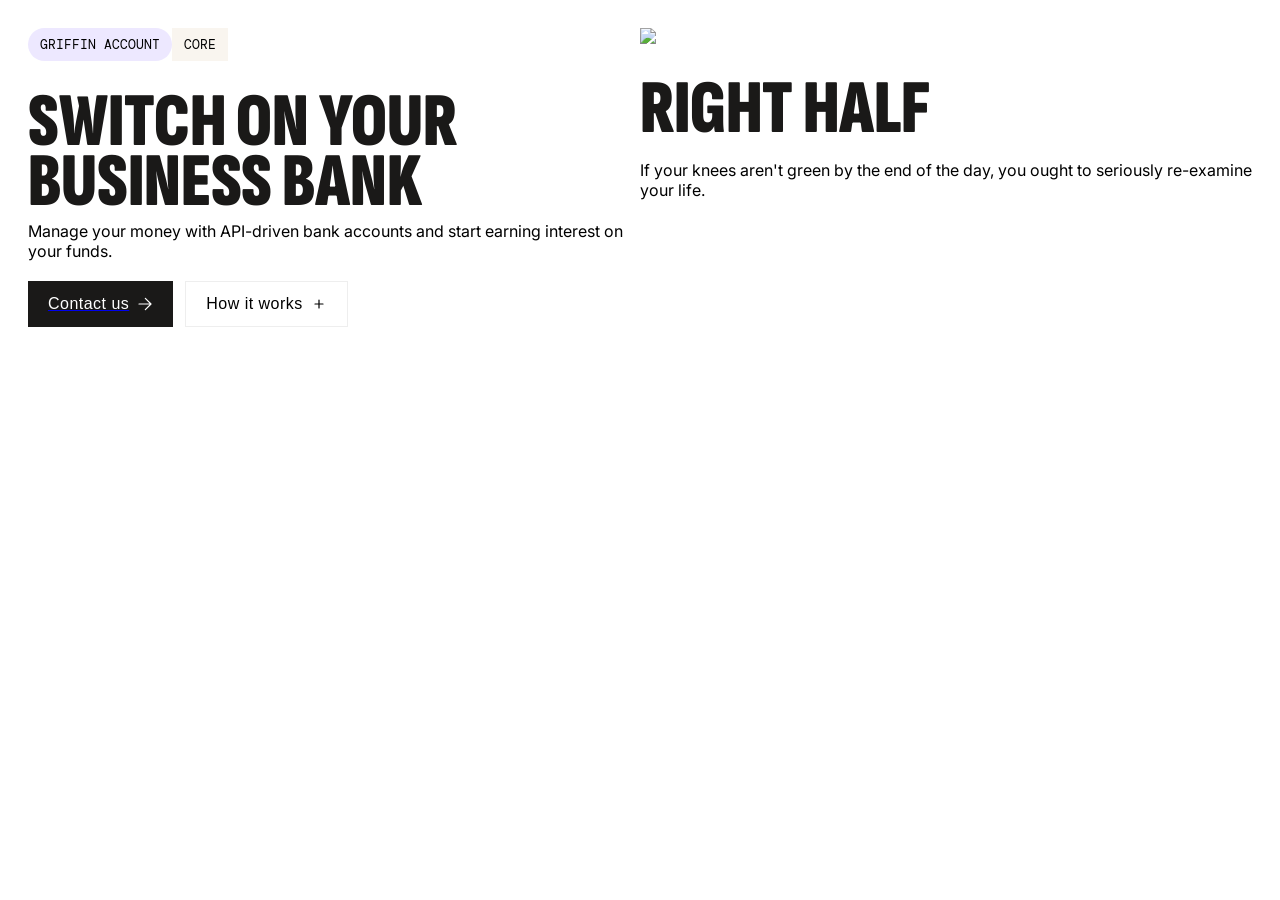
==== index.html @ 7666f9df "Fix: rename Index.html to index.html" ====
<!DOCTYPE html>
<html>
<header>
    <!-- Comment -->
    <link rel="stylesheet" href="stylesheet.css">
    <!-- Title of website -->
    <title>Sleepy Matresses Business</title>
    <!-- Link fonts -->
    <link rel="preconnect" href="https://fonts.googleapis.com">
    <link rel="preconnect" href="https://fonts.gstatic.com" crossorigin>
    <link
        href="https://fonts.googleapis.com/css2?family=DM+Mono:wght@400;500&family=Instrument+Serif:ital@0;1&family=Inter:ital,opsz@0,14..32;1,14..32&family=Sofia+Sans+Extra+Condensed:ital,wght@0,900;1,900&display=swap"
        rel="stylesheet">

</header>

<body>
    <div class="container">
        <div class="column">
            <div class="item">
                <div class="pill-bar">
                    <button class="pill-1" type="button">Griffin account</button>
                    <button class="pill-2" type="button">Core</button>
                </div>
                <div class="text-hero">
                    <h1 class="hero">Switch on your </br> business bank</h1>
                    <p class="text">Manage your money with API-driven bank accounts and start earning interest on your
                        funds.
                    </p>
                    <div class="button-bar">
                        <a href="contact.html">
                            <button class="primary-button button" type="button" href="">Contact us


                                <?xml version="1.0" encoding="UTF-8"?><svg width="16px" height="16px"
                                    viewBox="0 0 24 24" stroke-width="1.8" fill="none"
                                    xmlns="http://www.w3.org/2000/svg" color="#fff">
                                    <path d="M3 12L21 12M21 12L12.5 3.5M21 12L12.5 20.5" stroke="#fff"
                                        stroke-width="1.8" stroke-linecap="round" stroke-linejoin="round"></path>
                                </svg>
                            </button>
                        </a>
                        <button class="secondary-button" type="button">How it works
                            <?xml version="1.0" encoding="UTF-8"?><svg width="16px" height="16px" stroke-width="1.8"
                                viewBox="0 0 24 24" fill="none" xmlns="http://www.w3.org/2000/svg" color="#000000">
                                <path d="M6 12H12M18 12H12M12 12V6M12 12V18" stroke="#000000" stroke-width="1.8"
                                    stroke-linecap="round" stroke-linejoin="round"></path>
                            </svg>
                        </button>
                    </div>
                </div>
            </div>
            <div class="item">
                <img class="hero-image" src="https://upload.wikimedia.org/wikipedia/commons/b/b6/Image_created_with_a_mobile_phone.png"></img>
                <h1>Right Half</h1>
                <p>If your knees aren't green by the end of the day, you ought to seriously re-examine your life.
                </p>
            </div>

        </div>
    </div>


</body>

</html>
---- stylesheet.css ----
/* Typography */

h1 {
    font-family: "Sofia Sans Extra Condensed", sans-serif;
    font-optical-sizing: auto;
    font-weight: 900;
    font-style: normal;
    color: var(--Primary, #1A1918);
    font-size: 76px;
    font-style: normal;
    line-height: 60px;
    /* 80.435% */
    text-transform: uppercase;
    padding: 32px 0 4px;
    margin: 0px;
}

body {
    font-family: "Inter", sans-serif;
    font-optical-sizing: auto;
    font-weight: 400;
    font-style: normal;
}

.text {
    margin: 0px;
    padding: 4px 0px 20px;
}

.dm-mono-regular {
    font-family: "DM Mono", monospace;
    font-weight: 400;
    font-style: normal;
}

.dm-mono-medium {
    font-family: "DM Mono", monospace;
    font-weight: 500;
    font-style: normal;
}

a .primary-button {
    text-decoration: none;
}

.primary-button {
    font-size: 16px;
    letter-spacing: 0.03em;
    background-color: #1A1918;
    color: #ffffff;
    border: none;
    /* top and bottom | left and right */
    padding: 8px 24px;
    display: flex;
    height: 46px;
    padding: 12px 20px;
    justify-content: center;
    align-items: center;
    gap: 8px;
    transition: 1s;
}

.primary-button:hover {
    background-color: #533EA3;
    cursor: pointer;
}

.secondary-button {
    font-size: 16px;
    letter-spacing: 0.03em;
    display: flex;
    height: 46px;
    padding: 12px 20px;
    justify-content: center;
    align-items: center;
    gap: 8px;
    border: 1px solid #EEE;
    background-color: #fff;
    transition: 1s;
}

.secondary-button:hover {
    background-color: #B2A7FF;
}

.pill-1 {
    font-family: "DM Mono", monospace;
    border-radius: 40px;
    background: #EDE8FF;
    display: flex;
    padding: 8px 12px;
    justify-content: center;
    align-items: center;
    gap: 12px;
    border: none;
    text-transform: uppercase;

}

.pill-2 {
    font-family: "DM Mono", monospace;
    /* border-radius: 40px; */
    background: #F9F5EF;
    display: flex;
    padding: 8px 12px;
    justify-content: center;
    align-items: center;
    gap: 12px;
    border: none;
    text-transform: uppercase;

}

.button-bar {
    display: flex;
    align-items: left;
    gap: 0 12px;

}

.pill-bar {
    display: flex;
    align-items: left;
    gap: 0 0px;

}

/* Layout */
.container {
    /* Makes the container a flex container */
    gap: 20px;
    /* Adds space between columns */
    /* Allows columns to stack on smaller screens */
}

.column {
    flex: 1;
    display: flex;
    padding: 20px;
    box-sizing: border-box;
    flex-direction: row;
    flex-wrap: wrap;
    align-content: flex-start;
    justify-content: center;
    align-items: flex-start;
}

.item {
flex: 1;
}

.hero-image {
    width: 100%;
}

/* Responsive adjustment for smaller screens (e.g., mobile) */
@media (max-width: 600px) {
    .container {
        flex-direction: column;
        /* Stacks columns vertically */
    }

    .column {
        width: auto;
        /* Ensures columns take full width when stacked */
    }
}
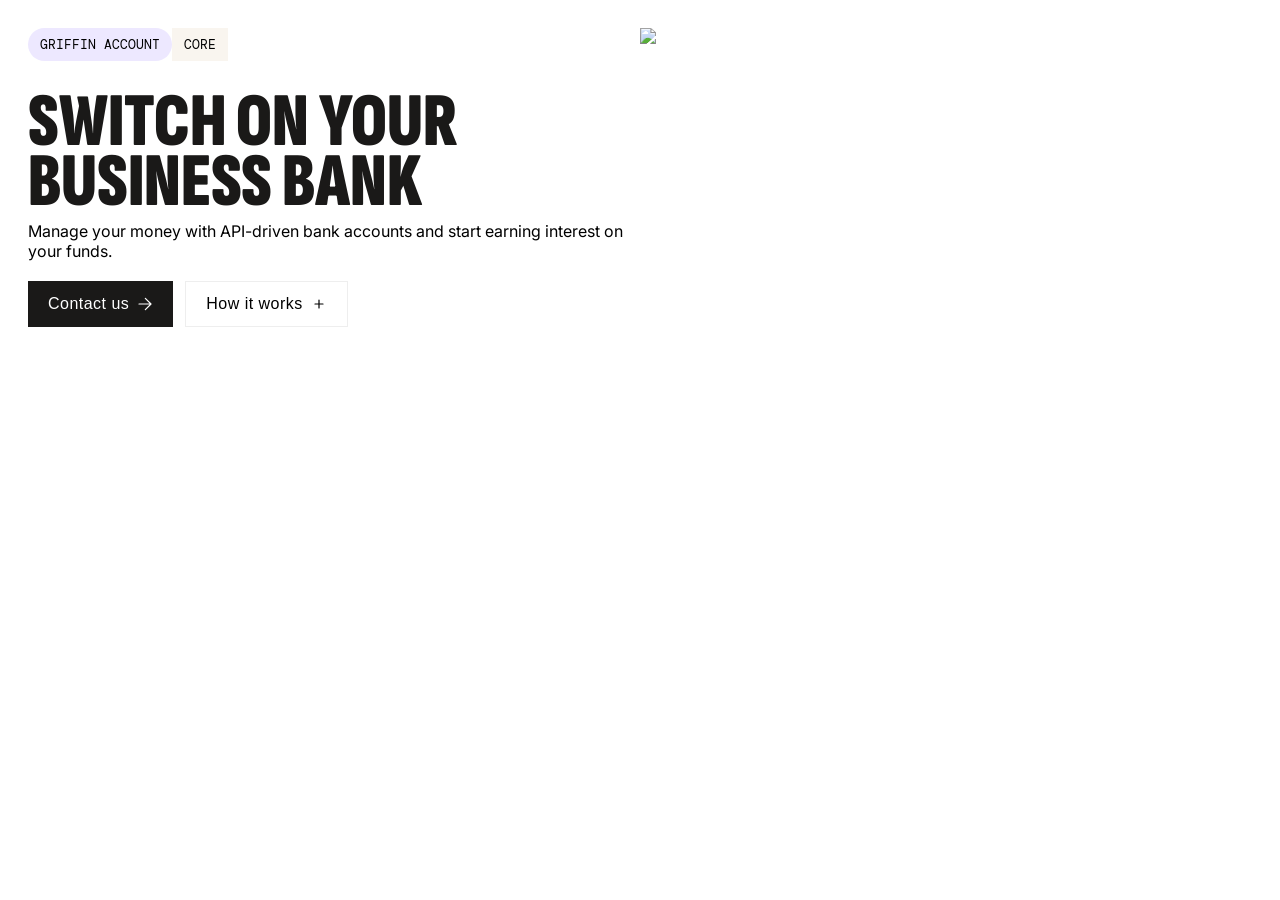
==== commit 53852e45: "Image" ====
--- a/index.html
+++ b/index.html
@@ -51,10 +51,9 @@
                 </div>
             </div>
             <div class="item">
-                <img class="hero-image" src="https://upload.wikimedia.org/wikipedia/commons/b/b6/Image_created_with_a_mobile_phone.png"></img>
-                <h1>Right Half</h1>
-                <p>If your knees aren't green by the end of the day, you ought to seriously re-examine your life.
-                </p>
+                <!-- image -->
+                <img class="hero-image"
+                    src="https://upload.wikimedia.org/wikipedia/commons/b/b6/Image_created_with_a_mobile_phone.png"></img>
             </div>
 
         </div>
--- a/stylesheet.css
+++ b/stylesheet.css
@@ -1,4 +1,9 @@
 /* Typography */
+
+a {
+  color: #533EA3;
+  text-decoration: none; /* no underline */
+}
 
 h1 {
     font-family: "Sofia Sans Extra Condensed", sans-serif;
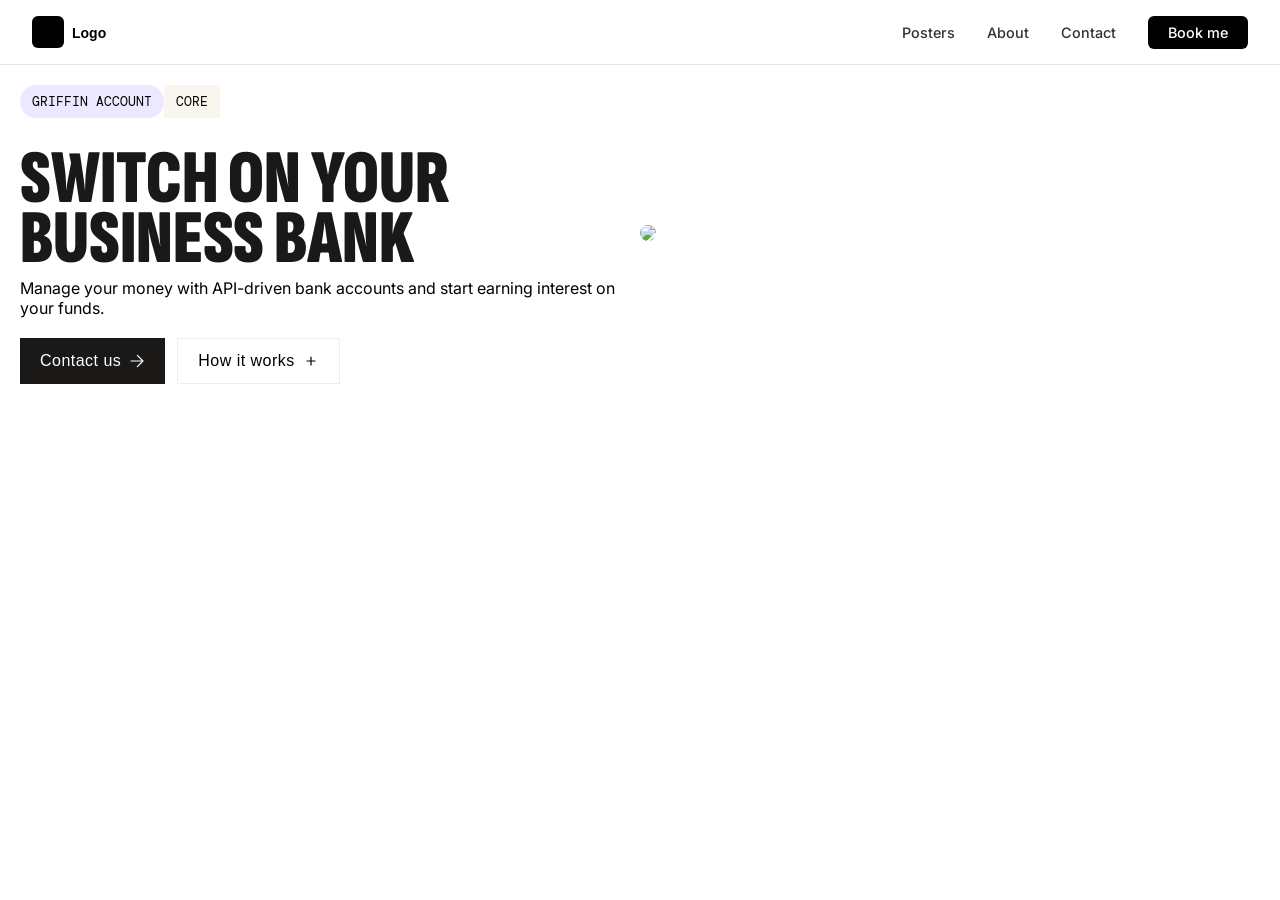
==== commit 4da9e76d: "Nav" ====
--- a/index.html
+++ b/index.html
@@ -15,6 +15,49 @@
 </header>
 
 <body>
+    <nav class="nav">
+        <div class="nav__inner">
+
+            <!-- Logo -->
+            <a href="/" class="nav__logo" aria-label="Home">
+                <!-- Paste your SVG inline here -->
+                <svg width="120" height="32" viewBox="0 0 120 32" fill="none" xmlns="http://www.w3.org/2000/svg">
+                    <rect width="32" height="32" rx="6" fill="#000" />
+                    <text x="40" y="22" font-family="sans-serif" font-size="14" font-weight="700"
+                        fill="#000">Logo</text>
+                </svg>
+            </a>
+
+            <!-- Menu + CTA -->
+            <ul class="nav__menu" id="nav-menu">
+                <li><a href="/posters">Posters</a></li>
+                <li><a href="/about">About</a></li>
+                <li><a href="/contact">Contact</a></li>
+                <li><a href="/book" class="nav__cta">Book me</a></li>
+            </ul>
+
+            <!-- Hamburger -->
+            <button class="nav__hamburger" id="nav-toggle" aria-label="Toggle menu" aria-expanded="false">
+                <span></span>
+                <span></span>
+                <span></span>
+            </button>
+
+        </div>
+    </nav>
+
+    <script>
+        const toggle = document.getElementById('nav-toggle');
+        const menu = document.getElementById('nav-menu');
+        toggle.addEventListener('click', () => {
+            const open = menu.classList.toggle('is-open');
+            toggle.classList.toggle('is-open', open);
+            toggle.setAttribute('aria-expanded', open);
+        });
+    </script>
+
+
+    <!-- Content -->
     <div class="container">
         <div class="column">
             <div class="item">
--- a/stylesheet.css
+++ b/stylesheet.css
@@ -1,4 +1,147 @@
 /* Typography */
+
+/* Navigation new */
+
+*, *::before, *::after { box-sizing: border-box; margin: 0; padding: 0; }
+
+.nav {
+  background: #fff;
+  border-bottom: 1px solid #e5e5e5;
+}
+
+/* --- Max-width inner container --- */
+.nav__inner {
+  display: flex;
+  align-items: center;
+  justify-content: space-between;
+  max-width: 1920px;
+  margin: 0 auto;
+  padding: 0 2rem;
+  height: 64px;
+}
+
+/* --- Logo --- */
+.nav__logo {
+  display: flex;
+  align-items: center;
+  text-decoration: none;
+  flex-shrink: 0;
+}
+
+.nav__logo svg {
+  width: auto;
+  height: 32px;
+}
+
+/* --- Menu --- */
+.nav__menu {
+  display: flex;
+  align-items: center;
+  gap: 2rem;
+  list-style: none;
+}
+
+.nav__menu a {
+  text-decoration: none;
+  color: #333;
+  font-size: 0.9rem;
+  font-weight: 500;
+  transition: color 0.2s;
+}
+
+.nav__menu a:hover {
+  color: #000;
+}
+
+/* --- CTA Button --- */
+.nav__cta {
+  display: inline-block;
+  padding: 0.5rem 1.25rem;
+  background: #000;
+  color: #fff !important;
+  border-radius: 6px;
+  font-size: 0.9rem;
+  font-weight: 600;
+  text-decoration: none;
+  transition: background 0.2s;
+}
+
+.nav__cta:hover {
+  background: #333;
+}
+
+/* --- Hamburger --- */
+.nav__hamburger {
+  display: none;
+  flex-direction: column;
+  justify-content: center;
+  gap: 5px;
+  width: 36px;
+  height: 36px;
+  background: none;
+  border: none;
+  cursor: pointer;
+  padding: 4px;
+}
+
+.nav__hamburger span {
+  display: block;
+  height: 2px;
+  background: #000;
+  border-radius: 2px;
+  transition: transform 0.25s, opacity 0.25s;
+  transform-origin: center;
+}
+
+/* Animate to X when open */
+.nav__hamburger.is-open span:nth-child(1) { transform: translateY(7px) rotate(45deg); }
+.nav__hamburger.is-open span:nth-child(2) { opacity: 0; }
+.nav__hamburger.is-open span:nth-child(3) { transform: translateY(-7px) rotate(-45deg); }
+
+/* --- Mobile --- */
+@media (max-width: 768px) {
+  .nav__hamburger {
+    display: flex;
+  }
+
+  .nav__menu {
+    display: none;
+    flex-direction: column;
+    align-items: flex-start;
+    gap: 0;
+    position: absolute;
+    top: 64px;
+    left: 0;
+    right: 0;
+    background: #fff;
+    border-bottom: 1px solid #e5e5e5;
+    padding: 1rem 2rem 1.5rem;
+    z-index: 100;
+  }
+
+  .nav__menu.is-open {
+    display: flex;
+  }
+
+  .nav__menu li {
+    width: 100%;
+    padding: 0.6rem 0;
+    border-bottom: 1px solid #f0f0f0;
+  }
+
+  .nav__menu li:last-child {
+    border-bottom: none;
+    padding-top: 1rem;
+  }
+
+  .nav__cta {
+    display: block;
+    text-align: center;
+  }
+}
+
+
+/* Body */
 
 a {
   color: #533EA3;
@@ -147,15 +290,17 @@
     flex-wrap: wrap;
     align-content: flex-start;
     justify-content: center;
-    align-items: flex-start;
+    align-items: center;
 }
 
 .item {
 flex: 1;
+/* This is a test*/
 }
 
 .hero-image {
     width: 100%;
+    border-radius: 8px;
 }
 
 /* Responsive adjustment for smaller screens (e.g., mobile) */
